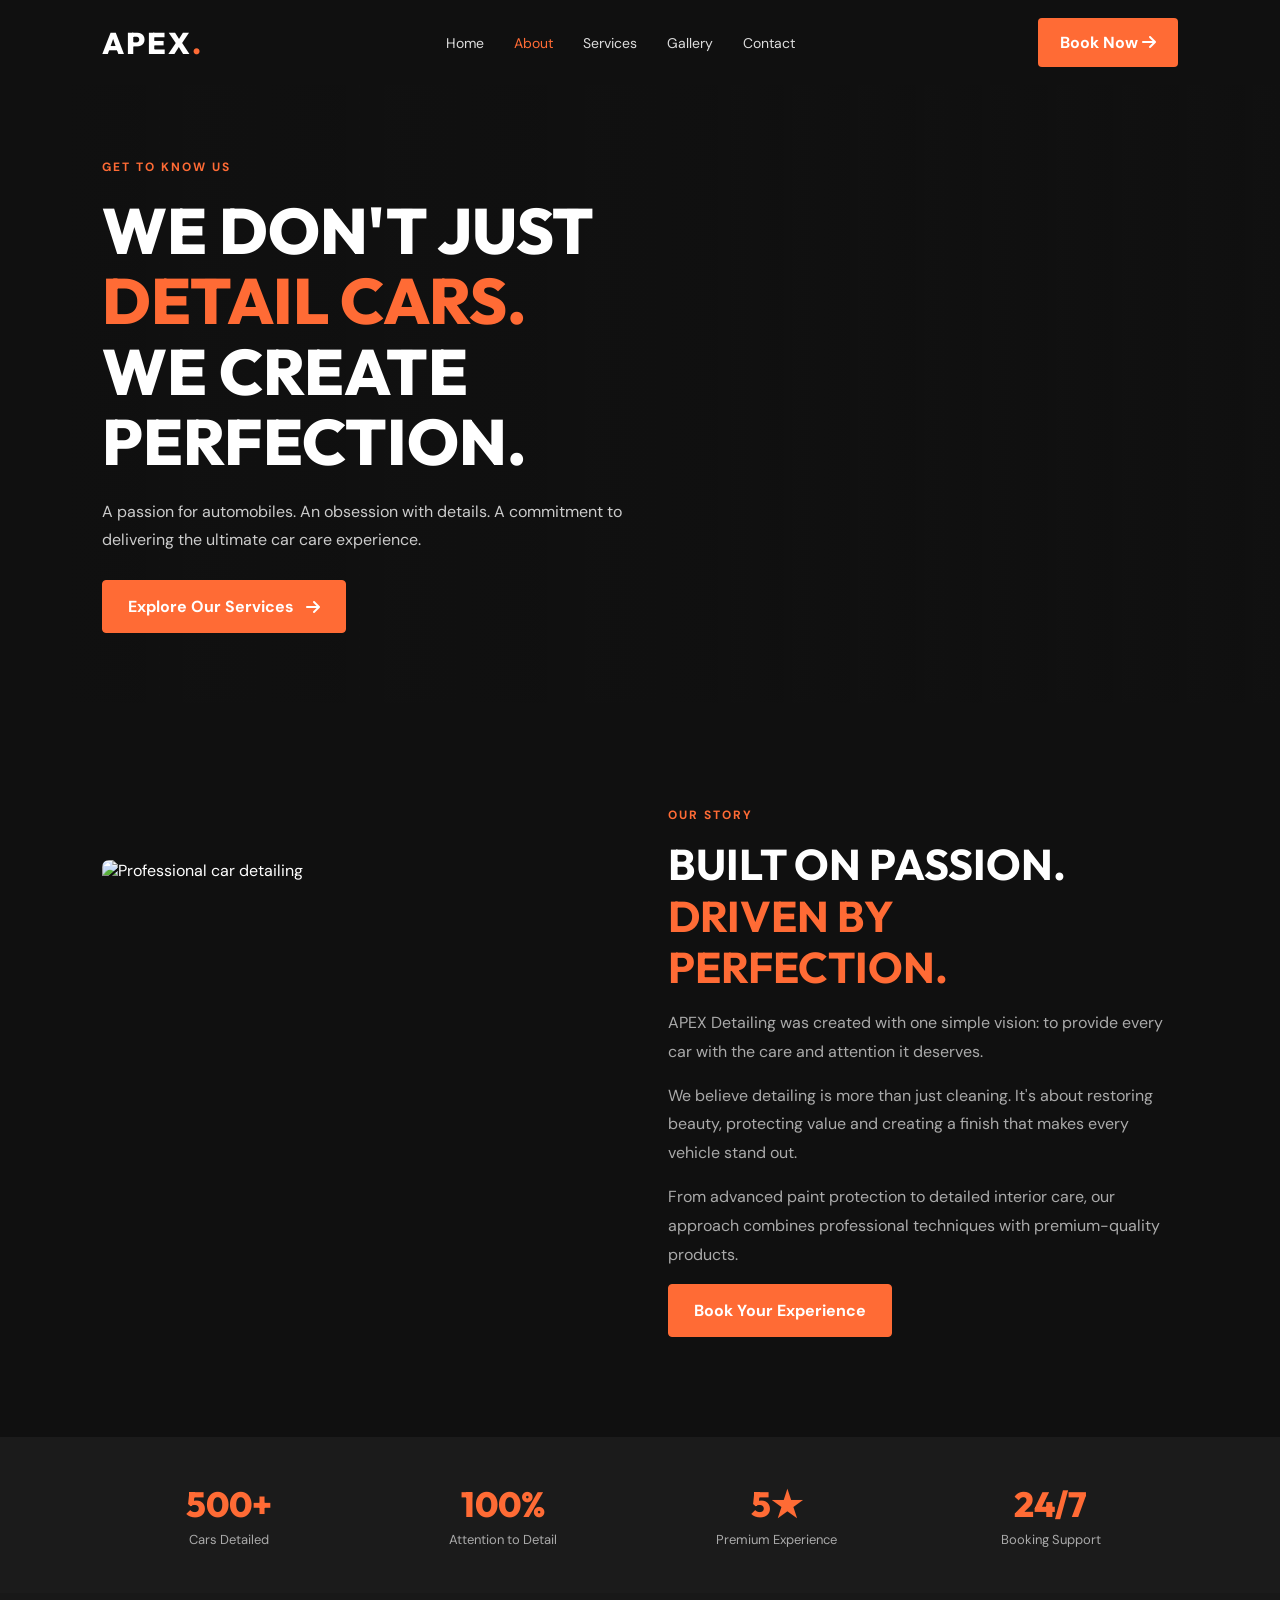
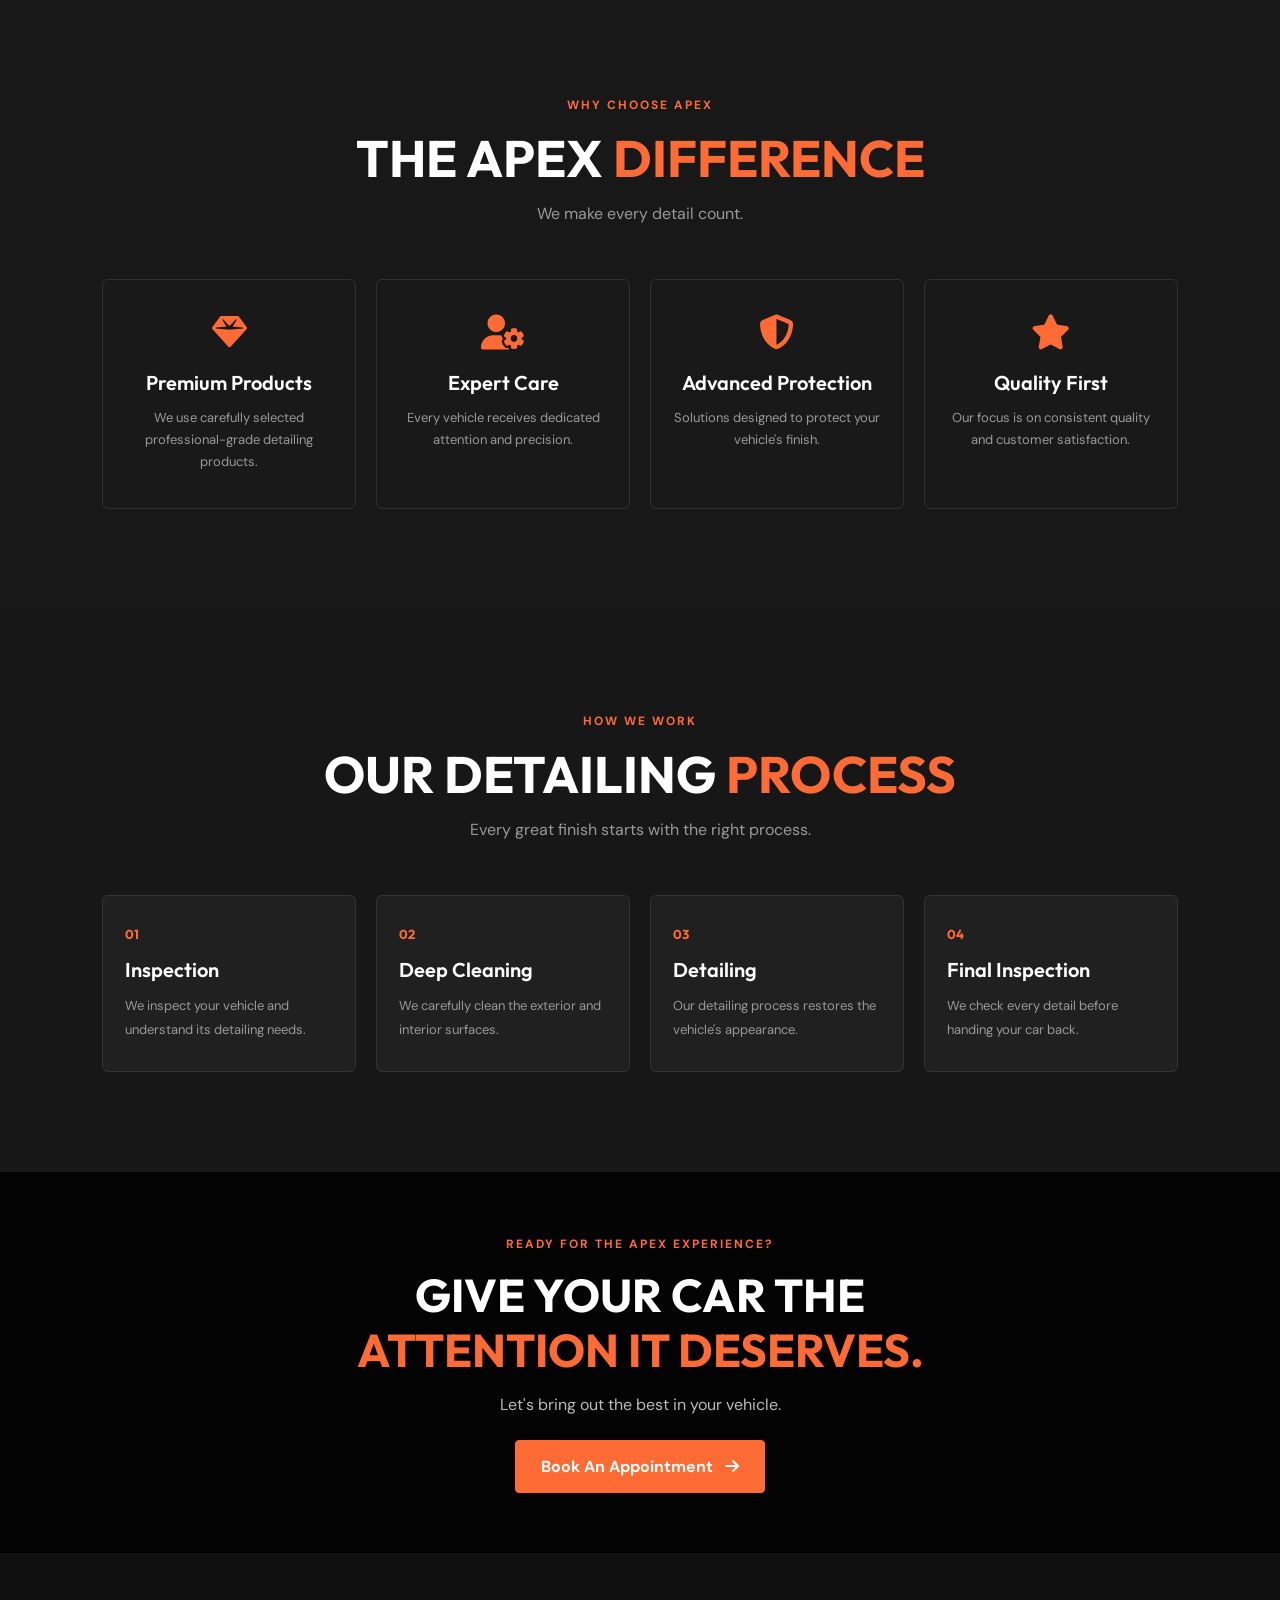
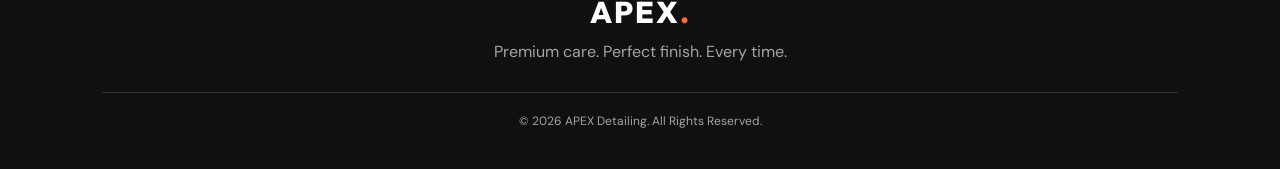
==== about.html @ 1a7682ca "initial website" ====
<!DOCTYPE html>
<html lang="en">
<head>
    <meta charset="UTF-8">
    <meta name="viewport" content="width=device-width, initial-scale=1.0">

    <title>About Us | APEX Detailing</title>

    <link rel="stylesheet" href="style.css">

    <link href="https://fonts.googleapis.com/css2?family=DM+Sans:wght@400;500;600;700&family=Outfit:wght@400;500;600;700;800&display=swap" rel="stylesheet">

    <link rel="stylesheet" href="https://cdnjs.cloudflare.com/ajax/libs/font-awesome/6.5.0/css/all.min.css">
</head>

<body>

<!-- SAME NAVBAR AS INDEX -->
<header class="navbar">

    <a href="index.html" class="logo">APEX<span>.</span></a>

    <nav id="navLinks">
        <a href="index.html">Home</a>
        <a href="about.html" class="active">About</a>
        <a href="index.html#services">Services</a>
        <a href="index.html#gallery">Gallery</a>
        <a href="index.html#contact">Contact</a>
    </nav>

    <a href="index.html#booking" class="nav-btn">
        Book Now <i class="fa-solid fa-arrow-right"></i>
    </a>

    <button class="menu-btn" id="menuBtn" aria-label="Toggle navigation">
        <i class="fa-solid fa-bars"></i>
    </button>

</header>


<!-- ABOUT HERO -->
<section class="about-hero">

    <div class="about-hero-content">
        <span class="tag">GET TO KNOW US</span>

        <h1>WE DON'T JUST<br>
            <span>DETAIL CARS.</span><br>
            WE CREATE PERFECTION.
        </h1>

        <p>
            A passion for automobiles. An obsession with details.
            A commitment to delivering the ultimate car care experience.
        </p>

        <a href="index.html#services" class="primary-btn">
            Explore Our Services
            <i class="fa-solid fa-arrow-right"></i>
        </a>
    </div>

</section>


<!-- OUR STORY -->
<section class="story-section section">

    <div class="story-image">
        <img src="https://images.unsplash.com/photo-1601362840469-51e4d8d58785?w=1000" alt="Professional car detailing">
    </div>

    <div class="story-content">

        <span class="tag">OUR STORY</span>

        <h2>BUILT ON PASSION.<br>
            <span>DRIVEN BY PERFECTION.</span>
        </h2>

        <p>
            APEX Detailing was created with one simple vision:
            to provide every car with the care and attention it deserves.
        </p>

        <p>
            We believe detailing is more than just cleaning.
            It's about restoring beauty, protecting value and
            creating a finish that makes every vehicle stand out.
        </p>

        <p>
            From advanced paint protection to detailed interior care,
            our approach combines professional techniques with
            premium-quality products.
        </p>

        <a href="index.html#booking" class="primary-btn">
            Book Your Experience
        </a>

    </div>

</section>


<!-- STATS -->
<section class="about-stats">

    <div class="stat-item">
        <h2>500+</h2>
        <p>Cars Detailed</p>
    </div>

    <div class="stat-item">
        <h2>100%</h2>
        <p>Attention to Detail</p>
    </div>

    <div class="stat-item">
        <h2>5★</h2>
        <p>Premium Experience</p>
    </div>

    <div class="stat-item">
        <h2>24/7</h2>
        <p>Booking Support</p>
    </div>

</section>


<!-- WHY CHOOSE US -->
<section class="why-apex section">

    <div class="section-title">
        <span class="tag">WHY CHOOSE APEX</span>
        <h2>THE APEX <span>DIFFERENCE</span></h2>
        <p>We make every detail count.</p>
    </div>

    <div class="why-grid">

        <div class="why-card">
            <i class="fa-solid fa-gem"></i>
            <h3>Premium Products</h3>
            <p>We use carefully selected professional-grade detailing products.</p>
        </div>

        <div class="why-card">
            <i class="fa-solid fa-user-gear"></i>
            <h3>Expert Care</h3>
            <p>Every vehicle receives dedicated attention and precision.</p>
        </div>

        <div class="why-card">
            <i class="fa-solid fa-shield-halved"></i>
            <h3>Advanced Protection</h3>
            <p>Solutions designed to protect your vehicle's finish.</p>
        </div>

        <div class="why-card">
            <i class="fa-solid fa-star"></i>
            <h3>Quality First</h3>
            <p>Our focus is on consistent quality and customer satisfaction.</p>
        </div>

    </div>

</section>


<!-- OUR PROCESS -->
<section class="process-section section">

    <div class="section-title">
        <span class="tag">HOW WE WORK</span>
        <h2>OUR DETAILING <span>PROCESS</span></h2>
        <p>Every great finish starts with the right process.</p>
    </div>

    <div class="process-grid">

        <div class="process-card">
            <span>01</span>
            <h3>Inspection</h3>
            <p>We inspect your vehicle and understand its detailing needs.</p>
        </div>

        <div class="process-card">
            <span>02</span>
            <h3>Deep Cleaning</h3>
            <p>We carefully clean the exterior and interior surfaces.</p>
        </div>

        <div class="process-card">
            <span>03</span>
            <h3>Detailing</h3>
            <p>Our detailing process restores the vehicle's appearance.</p>
        </div>

        <div class="process-card">
            <span>04</span>
            <h3>Final Inspection</h3>
            <p>We check every detail before handing your car back.</p>
        </div>

    </div>

</section>


<!-- CTA -->
<section class="about-cta">

    <span class="tag">READY FOR THE APEX EXPERIENCE?</span>

    <h2>GIVE YOUR CAR THE<br>
        <span>ATTENTION IT DESERVES.</span>
    </h2>

    <p>Let's bring out the best in your vehicle.</p>

    <a href="index.html#booking" class="primary-btn">
        Book An Appointment
        <i class="fa-solid fa-arrow-right"></i>
    </a>

</section>


<!-- FOOTER -->
<footer id="contact">

    <a href="index.html" class="logo">APEX<span>.</span></a>

    <p>Premium care. Perfect finish. Every time.</p>

    <p class="copyright">
        © 2026 APEX Detailing. All Rights Reserved.
    </p>

</footer>


<!-- MOBILE NAVBAR SCRIPT -->
<script>
const menuBtn = document.getElementById("menuBtn");
const navLinks = document.getElementById("navLinks");

menuBtn.addEventListener("click", () => {
    navLinks.classList.toggle("active");
});

document.querySelectorAll("#navLinks a").forEach(link => {
    link.addEventListener("click", () => {
        navLinks.classList.remove("active");
    });
});
</script>

</body>
</html>
---- style.css ----
* {
    margin: 0;
    padding: 0;
    box-sizing: border-box;
}

html {
    scroll-behavior: smooth;
}

body {
    background: #101010;
    color: white;
    font-family: 'DM Sans', sans-serif;
}

:root {
    --orange: #ff6b35;
    --dark: #101010;
    --gray: #a5a5a5;
}

a {
    text-decoration: none;
    color: inherit;
}

.navbar {
    height: 85px;
    padding: 0 8%;
    display: flex;
    justify-content: space-between;
    align-items: center;
    background: #101010;
    position: sticky;
    top: 0;
    z-index: 100;
}

.logo {
    font: 800 30px 'Outfit';
    letter-spacing: 2px;
}

.logo span, .section-title h2 span,
.about-content h2 span {
    color: var(--orange);
}

.navbar nav {
    display: flex;
    gap: 30px;
}

.navbar nav a {
    font-size: 14px;
    color: #ddd;
}

.navbar nav a:hover {
    color: var(--orange);
}

.nav-btn, .primary-btn {
    background: var(--orange);
    padding: 14px 22px;
    border-radius: 4px;
    color: white;
    font-weight: 700;
    border: none;
    cursor: pointer;
    display: inline-block;
}

.menu-btn {
    display: none;
    background: none;
    color: white;
    border: none;
    font-size: 24px;
}

.hero {
    min-height: 660px;
    display: flex;
    align-items: center;
    padding: 70px 8%;
    background:
    linear-gradient(90deg, #101010 5%, rgba(16,16,16,.85) 45%, rgba(16,16,16,.15)),
    url("https://images.unsplash.com/photo-1503376780353-7e6692767b70?w=1800");
    background-size: cover;
    background-position: center;
}

.hero-content {
    max-width: 650px;
}

.tag {
    color: var(--orange);
    font-size: 12px;
    font-weight: 800;
    letter-spacing: 3px;
}

.hero h1 {
    font: 800 clamp(45px, 6vw, 78px)/1.05 'Outfit';
    margin: 22px 0;
}

.hero h1 span {
    color: var(--orange);
}

.hero p, .about-content p {
    color: #bbb;
    line-height: 1.8;
    max-width: 520px;
}

.hero-buttons {
    display: flex;
    gap: 15px;
    margin-top: 30px;
    flex-wrap: wrap;
}

.secondary-btn {
    padding: 14px 22px;
    border: 1px solid white;
    border-radius: 4px;
    font-weight: 700;
}

.hero-stats {
    display: flex;
    gap: 45px;
    margin-top: 55px;
}

.hero-stats strong, .hero-stats small {
    display: block;
}

.hero-stats strong {
    font: 700 27px 'Outfit';
}

.hero-stats small {
    color: var(--gray);
    font-size: 12px;
}

.section {
    padding: 85px 8%;
}

.about {
    display: grid;
    grid-template-columns: 1fr 1fr;
    align-items: center;
    gap: 55px;
}

.about-image {
    min-height: 400px;
    background: url("https://images.unsplash.com/photo-1601362840469-51e4d8d58785?w=1000") center/cover;
    border-radius: 8px;
}

.about-content h2, .section-title h2 {
    font: 700 clamp(30px, 4vw, 46px)/1.2 'Outfit';
    margin: 15px 0;
}

.about-content p {
    margin-bottom: 25px;
}

.services {
    background: #181818;
}

.section-title {
    text-align: center;
    margin-bottom: 40px;
}

.section-title p {
    color: var(--gray);
}

.service-grid {
    display: grid;
    grid-template-columns: repeat(4, 1fr);
    gap: 20px;
}

.service-card {
    background: #222;
    padding: 30px 22px;
    border: 1px solid #333;
    border-radius: 6px;
    transition: .3s;
}

.service-card:hover {
    transform: translateY(-8px);
    border-color: var(--orange);
}

.service-card i {
    font-size: 32px;
    color: var(--orange);
    margin-bottom: 20px;
}

.service-card h3 {
    font: 600 21px 'Outfit';
    margin-bottom: 12px;
}

.service-card p {
    font-size: 13px;
    color: var(--gray);
    line-height: 1.7;
    margin-bottom: 20px;
}

.service-card a {
    color: var(--orange);
    font-size: 13px;
    font-weight: 700;
}

.gallery-grid {
    display: grid;
    grid-template-columns: repeat(3, 1fr);
    gap: 15px;
}

.gallery-grid img {
    width: 100%;
    height: 260px;
    object-fit: cover;
    border-radius: 6px;
    transition: .3s;
}

.gallery-grid img:hover {
    transform: scale(1.02);
}

.booking {
    background: #181818;
}

.booking form {
    max-width: 700px;
    margin: auto;
    display: grid;
    grid-template-columns: 1fr 1fr;
    gap: 15px;
}

.booking input, .booking select {
    width: 100%;
    padding: 15px;
    background: #252525;
    border: 1px solid #444;
    color: white;
    border-radius: 4px;
    outline: none;
}

.booking button {
    grid-column: 1 / -1;
}

footer {
    padding: 40px 8%;
    text-align: center;
}

footer p {
    color: var(--gray);
    margin-top: 10px;
}

.copyright {
    border-top: 1px solid #333;
    padding-top: 20px;
    margin-top: 30px;
    font-size: 12px;
}

@media(max-width: 900px) {
    .service-grid {
        grid-template-columns: repeat(2, 1fr);
    }

    .navbar nav {
        gap: 15px;
    }
}

@media(max-width: 650px) {
    .navbar {
        height: 70px;
        padding: 0 5%;
    }

    .menu-btn {
        display: block;
    }

    .navbar nav {
        display: none;
        position: absolute;
        top: 70px;
        left: 0;
        width: 100%;
        background: #181818;
        flex-direction: column;
        padding: 25px;
    }

    .navbar nav.active {
        display: flex;
    }

    .nav-btn {
        display: none;
    }

    .hero {
        min-height: 600px;
        padding: 45px 6%;
        background-position: 60% center;
    }

    .hero-stats {
        gap: 20px;
    }

    .section {
        padding: 50px 6%;
    }

    .about {
        grid-template-columns: 1fr;
        gap: 25px;
    }

    .about-image {
        min-height: 280px;
    }

    .service-grid, .gallery-grid {
        grid-template-columns: 1fr;
    }

    .gallery-grid img {
        height: 220px;
    }

    .booking form {
        grid-template-columns: 1fr;
    }
}

/* ==============================
   ABOUT PAGE - APEX DETAILING
============================== */

.navbar nav a.active {
    color: #ff6b35;
}

/* About Hero */

.about-hero {
    min-height: 480px;
    padding: 70px 8%;
    display: flex;
    align-items: center;
    background:
        linear-gradient(90deg, #101010 5%, rgba(16,16,16,.8) 55%, rgba(16,16,16,.25)),
        url("https://images.unsplash.com/photo-1492144534655-ae79c964c9d7?w=1600");
    background-size: cover;
    background-position: center;
}

.about-hero-content {
    max-width: 700px;
}

.about-hero h1 {
    font: 800 clamp(38px, 5vw, 65px)/1.1 'Outfit';
    margin: 20px 0;
}

.about-hero h1 span,
.story-content h2 span,
.about-cta h2 span {
    color: #ff6b35;
}

.about-hero p {
    color: #ccc;
    line-height: 1.8;
    max-width: 550px;
    margin-bottom: 25px;
}

/* Story */

.story-section {
    display: grid;
    grid-template-columns: 1fr 1fr;
    gap: 55px;
    align-items: center;
}

.story-image img {
    width: 100%;
    height: 420px;
    object-fit: cover;
    border-radius: 7px;
}

.story-content h2 {
    font: 700 clamp(30px, 4vw, 43px)/1.2 'Outfit';
    margin: 15px 0;
}

.story-content p {
    color: #aaa;
    line-height: 1.8;
    margin-bottom: 15px;
}

/* Stats */

.about-stats {
    padding: 45px 8%;
    display: grid;
    grid-template-columns: repeat(4, 1fr);
    gap: 20px;
    background: #1b1b1b;
    text-align: center;
}

.stat-item h2 {
    color: #ff6b35;
    font: 800 35px 'Outfit';
}

.stat-item p {
    color: #aaa;
    font-size: 13px;
    margin-top: 5px;
}

/* Why Choose Us */

.why-apex {
    background: #181818;
}

.why-grid {
    display: grid;
    grid-template-columns: repeat(4, 1fr);
    gap: 18px;
}

.why-card {
    background: #222;
    padding: 25px 20px;
    border: 1px solid #333;
    border-radius: 6px;
    transition: .3s;
}

.why-card:hover {
    transform: translateY(-6px);
    border-color: #ff6b35;
}

.why-card i {
    color: #ff6b35;
    font-size: 30px;
    margin-bottom: 18px;
}

.why-card h3 {
    font: 600 20px 'Outfit';
    margin-bottom: 10px;
}

.why-card p {
    color: #aaa;
    font-size: 13px;
    line-height: 1.7;
}

/* Process */

.process-grid {
    display: grid;
    grid-template-columns: repeat(4, 1fr);
    gap: 18px;
}

.process-card {
    background: #1c1c1c;
    padding: 25px 20px;
    border-radius: 6px;
    border: 1px solid #333;
}

.process-card span {
    display: block;
    color: #ff6b35;
    font: 800 32px 'Outfit';
    margin-bottom: 15px;
}

.process-card h3 {
    font: 600 20px 'Outfit';
    margin-bottom: 10px;
}

.process-card p {
    color: #aaa;
    font-size: 13px;
    line-height: 1.7;
}

/* CTA */

.about-cta {
    text-align: center;
    padding: 60px 20px;
    background:
        linear-gradient(rgba(0,0,0,.82), rgba(0,0,0,.82)),
        url("https://images.unsplash.com/photo-1503376780353-7e6692767b70?w=1400") center/cover;
}

.about-cta h2 {
    font: 700 clamp(30px, 4vw, 46px)/1.2 'Outfit';
    margin: 15px 0;
}

.about-cta p {
    color: #bbb;
    margin-bottom: 25px;
}

/* Responsive */

@media(max-width: 900px) {
    .why-grid,
    .process-grid {
        grid-template-columns: repeat(2, 1fr);
    }

    .story-section {
        gap: 30px;
    }
}

@media(max-width: 650px) {
    .about-hero {
        min-height: 400px;
        padding: 45px 6%;
    }

    .story-section {
        grid-template-columns: 1fr;
        gap: 25px;
    }

    .story-image img {
        height: 280px;
    }

    .about-stats {
        grid-template-columns: repeat(2, 1fr);
        padding: 30px 6%;
        gap: 25px;
    }

    .why-grid,
    .process-grid {
        grid-template-columns: 1fr;
    }

    .about-cta {
        padding: 45px 6%;
    }
}

/* ==============================
   APEX SERVICES PAGE
============================== */

.services-hero {
    min-height: 440px;
    padding: 65px 8%;
    display: flex;
    align-items: center;
    background:
        linear-gradient(90deg, #101010 5%, rgba(16,16,16,.78) 60%, rgba(16,16,16,.2)),
        url("https://images.unsplash.com/photo-1503376780353-7e6692767b70?w=1600") center/cover;
}

.services-hero-content {
    max-width: 700px;
}

.services-hero h1 {
    font: 800 clamp(38px, 5vw, 65px)/1.1 'Outfit';
    margin: 18px 0;
}

.services-hero h1 span,
.services-intro h2 span,
.services-cta h2 span,
.section-title h2 span {
    color: #ff6b35;
}

.services-hero p {
    color: #ccc;
    line-height: 1.8;
    margin-bottom: 25px;
    max-width: 550px;
}

.services-intro {
    padding-bottom: 20px;
}

.service-list-grid {
    display: grid;
    grid-template-columns: repeat(2, 1fr);
    gap: 22px;
}

.detail-service-card {
    background: #1b1b1b;
    border: 1px solid #333;
    border-radius: 7px;
    overflow: hidden;
    transition: .3s;
}

.detail-service-card:hover {
    transform: translateY(-5px);
    border-color: #ff6b35;
}

.detail-service-image {
    height: 230px;
    overflow: hidden;
}

.detail-service-image img {
    width: 100%;
    height: 100%;
    object-fit: cover;
    transition: .5s;
}

.detail-service-card:hover img {
    transform: scale(1.05);
}

.detail-service-info {
    padding: 23px;
}

.service-number {
    color: #ff6b35;
    font-size: 11px;
    font-weight: 800;
    letter-spacing: 2px;
}

.detail-service-info h3 {
    font: 700 24px 'Outfit';
    margin: 10px 0;
}

.detail-service-info p {
    color: #aaa;
    font-size: 13px;
    line-height: 1.7;
}

.detail-service-info ul {
    list-style: none;
    margin: 17px 0;
}

.detail-service-info li {
    color: #ccc;
    font-size: 13px;
    margin: 9px 0;
}

.detail-service-info li::before {
    content: "✓";
    color: #ff6b35;
    margin-right: 10px;
    font-weight: 800;
}

.service-book {
    display: inline-flex;
    gap: 10px;
    align-items: center;
    color: #ff6b35;
    font-size: 13px;
    font-weight: 700;
}

.service-benefits {
    background: #181818;
}

.benefit-grid {
    display: grid;
    grid-template-columns: repeat(4, 1fr);
    gap: 18px;
}

.benefit-card {
    padding: 25px 18px;
    background: #222;
    border: 1px solid #333;
    border-radius: 6px;
    text-align: center;
    transition: .3s;
}

.benefit-card:hover {
    border-color: #ff6b35;
    transform: translateY(-5px);
}

.benefit-card i {
    color: #ff6b35;
    font-size: 30px;
    margin-bottom: 15px;
}

.benefit-card h3 {
    font: 600 19px 'Outfit';
    margin-bottom: 10px;
}

.benefit-card p {
    color: #aaa;
    font-size: 13px;
    line-height: 1.6;
}

.services-cta {
    text-align: center;
    padding: 55px 20px;
    background: #202020;
}

.services-cta h2 {
    font: 700 clamp(28px, 4vw, 42px) 'Outfit';
    margin: 15px 0;
}

.services-cta p {
    color: #aaa;
    margin-bottom: 22px;
}

@media(max-width: 900px) {
    .benefit-grid {
        grid-template-columns: repeat(2, 1fr);
    }
}

@media(max-width: 650px) {
    .services-hero {
        min-height: 350px;
        padding: 40px 6%;
    }

    .service-list-grid {
        grid-template-columns: 1fr;
    }

    .detail-service-image {
        height: 200px;
    }

    .benefit-grid {
        grid-template-columns: 1fr;
    }

    .detail-service-info {
        padding: 18px;
    }

    .services-cta {
        padding: 40px 6%;
    }
}

/* ==============================
   APEX GALLERY PAGE
============================== */

.gallery-hero {
    min-height: 400px;
    padding: 65px 8%;
    display: flex;
    align-items: center;
    background:
        linear-gradient(90deg, #101010 5%, rgba(16,16,16,.75) 65%, rgba(16,16,16,.2)),
        url("https://images.unsplash.com/photo-1492144534655-ae79c964c9d7?w=1600") center/cover;
}

.gallery-hero h1 {
    font: 800 clamp(40px, 6vw, 70px)/1.1 'Outfit';
    margin: 18px 0;
}

.gallery-hero h1 span,
.gallery-cta h2 span,
.section-title h2 span {
    color: #ff6b35;
}

.gallery-hero p {
    max-width: 520px;
    color: #ccc;
    line-height: 1.8;
    margin-bottom: 25px;
}

/* Before After */

.before-after {
    background: #181818;
}

.comparison-container {
    position: relative;
    max-width: 900px;
    height: 450px;
    margin: auto;
    overflow: hidden;
    border-radius: 8px;
    user-select: none;
}

.comparison-after {
    width: 100%;
    height: 100%;
    object-fit: cover;
}

.comparison-before {
    position: absolute;
    inset: 0;
    width: 50%;
    overflow: hidden;
}

.comparison-before img {
    width: 900px;
    max-width: none;
    height: 100%;
    object-fit: cover;
}

.comparison-line {
    position: absolute;
    top: 0;
    bottom: 0;
    left: 50%;
    width: 3px;
    background: #ff6b35;
    transform: translateX(-50%);
    display: flex;
    align-items: center;
    justify-content: center;
    pointer-events: none;
}

.comparison-line span {
    width: 42px;
    height: 42px;
    border-radius: 50%;
    background: #ff6b35;
    color: white;
    display: grid;
    place-items: center;
}

.comparison-label {
    position: absolute;
    bottom: 18px;
    padding: 8px 15px;
    background: #101010;
    color: white;
    font-size: 12px;
    font-weight: 800;
    letter-spacing: 1px;
}

.before-label {
    left: 18px;
}

.after-label {
    right: 18px;
}

#comparisonSlider {
    position: absolute;
    inset: 0;
    width: 100%;
    height: 100%;
    opacity: 0;
    cursor: ew-resize;
}

.comparison-hint {
    text-align: center;
    color: #aaa;
    font-size: 13px;
    margin-top: 18px;
}

/* Filters */

.gallery-filters {
    display: flex;
    justify-content: center;
    flex-wrap: wrap;
    gap: 12px;
    margin-bottom: 30px;
}

.gallery-filter {
    background: #222;
    border: 1px solid #444;
    color: white;
    padding: 10px 22px;
    border-radius: 30px;
    cursor: pointer;
    font-weight: 600;
    transition: .3s;
}

.gallery-filter:hover,
.gallery-filter.active {
    background: #ff6b35;
    border-color: #ff6b35;
}

/* Portfolio */

.portfolio-grid {
    display: grid;
    grid-template-columns: repeat(3, 1fr);
    gap: 18px;
}

.portfolio-item {
    height: 270px;
    position: relative;
    overflow: hidden;
    border-radius: 7px;
    background: #222;
}

.portfolio-item img {
    width: 100%;
    height: 100%;
    object-fit: cover;
    transition: .5s;
}

.portfolio-item:hover img {
    transform: scale(1.1);
}

.portfolio-overlay {
    position: absolute;
    inset: 0;
    display: flex;
    flex-direction: column;
    justify-content: flex-end;
    padding: 22px;
    background: linear-gradient(transparent, rgba(0,0,0,.9));
}

.portfolio-overlay span {
    color: #ff6b35;
    font-size: 11px;
    font-weight: 800;
    letter-spacing: 1.5px;
}

.portfolio-overlay h3 {
    font: 600 23px 'Outfit';
    margin-top: 7px;
}

.portfolio-item.hide {
    display: none;
}

/* CTA */

.gallery-cta {
    text-align: center;
    padding: 60px 20px;
    background: #1b1b1b;
}

.gallery-cta h2 {
    font: 700 clamp(30px, 4vw, 45px)/1.2 'Outfit';
    margin: 15px 0;
}

.gallery-cta p {
    color: #aaa;
    margin-bottom: 22px;
}

/* Responsive */

@media(max-width: 850px) {
    .portfolio-grid {
        grid-template-columns: repeat(2, 1fr);
    }
}

@media(max-width: 600px) {
    .gallery-hero {
        min-height: 340px;
        padding: 40px 6%;
    }

    .comparison-container {
        height: 280px;
    }

    .comparison-before img {
        width: calc(100vw - 12%);
    }

    .portfolio-grid {
        grid-template-columns: 1fr;
    }

    .portfolio-item {
        height: 240px;
    }

    .gallery-cta {
        padding: 40px 6%;
    }
}

/* ==============================
   APEX CONTACT PAGE
============================== */

.contact-hero {
    min-height: 390px;
    padding: 65px 8%;
    display: flex;
    align-items: center;
    background:
        linear-gradient(90deg, #101010 5%, rgba(16,16,16,.8) 60%, rgba(16,16,16,.2)),
        url("https://images.unsplash.com/photo-1503376780353-7e6692767b70?w=1600") center/cover;
}

.contact-hero h1 {
    font: 800 clamp(40px, 5vw, 65px)/1.1 'Outfit';
    margin: 18px 0;
}

.contact-hero h1 span,
.contact-form-text h2 span,
.contact-cta h2 span,
.section-title h2 span {
    color: #ff6b35;
}

.contact-hero p {
    max-width: 540px;
    color: #ccc;
    line-height: 1.8;
    margin-bottom: 25px;
}

/* Contact Cards */

.contact-info-section {
    background: #181818;
}

.contact-info-grid {
    display: grid;
    grid-template-columns: repeat(4, 1fr);
    gap: 18px;
}

.contact-info-card {
    background: #222;
    padding: 25px 15px;
    text-align: center;
    border: 1px solid #333;
    border-radius: 7px;
    transition: .3s;
}

.contact-info-card:hover {
    border-color: #ff6b35;
    transform: translateY(-5px);
}

.contact-icon {
    width: 55px;
    height: 55px;
    margin: 0 auto 15px;
    background: #30251f;
    color: #ff6b35;
    border-radius: 50%;
    display: grid;
    place-items: center;
    font-size: 21px;
}

.contact-info-card h3 {
    font: 600 20px 'Outfit';
    margin-bottom: 8px;
}

.contact-info-card p {
    color: #aaa;
    font-size: 12px;
    margin-bottom: 10px;
}

.contact-info-card a,
.contact-info-card > span {
    color: #ff6b35;
    font-size: 13px;
    font-weight: 600;
}

.contact-info-card small {
    display: block;
    color: #aaa;
    margin-top: 5px;
}

/* Contact Form Layout */

.contact-form-section {
    background: #101010;
}

.contact-form-layout {
    display: grid;
    grid-template-columns: .85fr 1.15fr;
    gap: 55px;
    align-items: start;
}

.contact-form-text h2 {
    font: 700 clamp(32px, 4vw, 45px)/1.2 'Outfit';
    margin: 18px 0;
}

.contact-form-text > p {
    color: #aaa;
    line-height: 1.8;
}

.contact-points {
    margin-top: 25px;
}

.contact-points p {
    color: #ccc;
    font-size: 13px;
    margin: 13px 0;
}

.contact-points i {
    color: #ff6b35;
    margin-right: 10px;
}

.contact-social {
    display: flex;
    align-items: center;
    gap: 17px;
    margin-top: 35px;
}

.contact-social span {
    color: #ff6b35;
    font-size: 12px;
    font-weight: 800;
}

.contact-social a {
    font-size: 19px;
    transition: .3s;
}

.contact-social a:hover {
    color: #ff6b35;
}

/* Form */

.contact-form {
    background: #1c1c1c;
    border: 1px solid #333;
    border-radius: 8px;
    padding: 30px;
}

.contact-form h3 {
    font: 700 25px 'Outfit';
    margin-bottom: 25px;
}

.contact-input-row {
    display: grid;
    grid-template-columns: 1fr 1fr;
    gap: 15px;
}

.contact-field {
    display: flex;
    flex-direction: column;
    gap: 8px;
    margin-bottom: 17px;
}

.contact-field label {
    color: #ddd;
    font-size: 13px;
    font-weight: 600;
}

.contact-field input,
.contact-field select,
.contact-field textarea {
    width: 100%;
    padding: 13px;
    background: #292929;
    color: white;
    border: 1px solid #444;
    border-radius: 5px;
    outline: none;
    font: inherit;
    font-size: 13px;
}

.contact-field input:focus,
.contact-field select:focus,
.contact-field textarea:focus {
    border-color: #ff6b35;
}

.contact-field textarea {
    resize: vertical;
}

.contact-field select option {
    background: #222;
}

.contact-form button {
    width: 100%;
}

.form-note {
    display: block;
    color: #888;
    text-align: center;
    font-size: 11px;
    margin-top: 12px;
}

/* Map */

.map-placeholder {
    min-height: 250px;
    background: #202020;
    border: 1px solid #333;
    border-radius: 7px;
    display: flex;
    flex-direction: column;
    justify-content: center;
    align-items: center;
    text-align: center;
    gap: 12px;
}

.map-placeholder i {
    font-size: 40px;
    color: #ff6b35;
}

.map-placeholder p {
    color: #aaa;
    font-size: 13px;
}

/* CTA */

.contact-cta {
    padding: 55px 20px;
    text-align: center;
    background: #1b1b1b;
}

.contact-cta h2 {
    font: 700 clamp(30px, 4vw, 44px)/1.2 'Outfit';
    margin: 15px 0;
}

.contact-cta p {
    color: #aaa;
    margin-bottom: 22px;
}

/* Responsive */

@media(max-width: 900px) {
    .contact-info-grid {
        grid-template-columns: repeat(2, 1fr);
    }

    .contact-form-layout {
        gap: 30px;
    }
}

@media(max-width: 650px) {
    .contact-hero {
        min-height: 340px;
        padding: 40px 6%;
    }

    .contact-info-grid {
        grid-template-columns: 1fr;
    }

    .contact-form-layout {
        grid-template-columns: 1fr;
    }

    .contact-input-row {
        grid-template-columns: 1fr;
        gap: 0;
    }

    .contact-form {
        padding: 20px;
    }

    .contact-cta {
        padding: 40px 6%;
    }
}

/* ===== APEX HOMEPAGE ADDITIONS ===== */

html {
    scroll-behavior: smooth;
}

img {
    max-width: 100%;
    display: block;
}

section {
    scroll-margin-top: 90px;
}

.tag {
    color: #ff6b35;
    font-size: 12px;
    font-weight: 700;
    letter-spacing: 2px;
}

.section {
    padding: 100px 8%;
}

.section-title {
    text-align: center;
    margin-bottom: 55px;
}

.section-title h2,
.about-content h2,
.brand-intro h2,
.booking-content h2 {
    font-family: 'Outfit', sans-serif;
    font-size: clamp(32px, 4vw, 52px);
    line-height: 1.15;
    margin: 15px 0;
}

.section-title h2 span,
.about-content h2 span,
.brand-intro h2 span,
.booking-content h2 span,
.home-cta h2 span {
    color: #ff6b35;
}

.section-title p {
    color: #999;
    margin-top: 12px;
}

/* HERO */

.hero {
    min-height: 90vh;
    display: flex;
    align-items: center;
    position: relative;
    overflow: hidden;
    background:
        linear-gradient(90deg, rgba(0,0,0,.95), rgba(0,0,0,.45)),
        url('https://images.unsplash.com/photo-1503376780353-7e6692767b70?w=1800')
        center/cover no-repeat;
}

.hero-content {
    position: relative;
    z-index: 2;
    width: min(700px, 90%);
    padding: 100px 8%;
}

.hero h1 {
    font-family: 'Outfit', sans-serif;
    font-size: clamp(48px, 7vw, 90px);
    line-height: .98;
    margin: 25px 0;
}

.hero h1 span {
    color: #ff6b35;
}

.hero-content > p {
    max-width: 550px;
    color: #c4c4c4;
    line-height: 1.8;
}

.hero-buttons {
    display: flex;
    gap: 15px;
    flex-wrap: wrap;
    margin-top: 30px;
}

.hero-stats {
    display: flex;
    gap: 50px;
    margin-top: 65px;
    flex-wrap: wrap;
}

.hero-stats div {
    display: flex;
    flex-direction: column;
    gap: 5px;
}

.hero-stats strong {
    font-family: 'Outfit';
    font-size: 27px;
    color: #ff6b35;
}

.hero-stats small {
    color: #aaa;
}

.hero-scroll {
    position: absolute;
    right: 8%;
    bottom: 40px;
    display: flex;
    align-items: center;
    gap: 12px;
    color: #fff;
    font-size: 11px;
    letter-spacing: 2px;
}

.hero-scroll i {
    color: #ff6b35;
}

/* BRAND INTRO */

.brand-intro {
    display: flex;
    justify-content: space-between;
    align-items: center;
    gap: 50px;
    background: #171717;
}

.brand-intro-content {
    flex: 1;
}

.brand-intro > p {
    flex: 1;
    max-width: 470px;
    color: #aaa;
    line-height: 1.9;
}

/* ABOUT */

.about {
    display: grid;
    grid-template-columns: 1fr 1fr;
    align-items: center;
    gap: 65px;
}

.about-image {
    position: relative;
}

.about-image img {
    width: 100%;
    height: 520px;
    object-fit: cover;
    border-radius: 8px;
}

.experience-box {
    position: absolute;
    right: -20px;
    bottom: 25px;
    background: #ff6b35;
    padding: 20px 30px;
    display: flex;
    flex-direction: column;
    color: #fff;
}

.experience-box strong {
    font-size: 28px;
    font-family: 'Outfit';
}

.experience-box span {
    font-size: 10px;
    letter-spacing: 1px;
}

.about-content > p {
    color: #aaa;
    line-height: 1.8;
    margin: 15px 0;
}

.about-points {
    display: grid;
    gap: 15px;
    margin: 25px 0;
}

.about-points div {
    display: flex;
    gap: 12px;
    align-items: center;
    color: #ddd;
}

.about-points i {
    color: #ff6b35;
}

/* BUTTONS */

.primary-btn,
.secondary-btn {
    display: inline-flex;
    align-items: center;
    justify-content: center;
    gap: 12px;
    padding: 15px 25px;
    text-decoration: none;
    font-weight: 700;
    border: 1px solid #ff6b35;
    transition: .3s;
    cursor: pointer;
}

.primary-btn {
    background: #ff6b35;
    color: #fff;
}

.primary-btn:hover {
    background: transparent;
    color: #ff6b35;
}

.secondary-btn {
    background: transparent;
    color: #fff;
}

.secondary-btn:hover {
    background: #ff6b35;
    color: #fff;
}

/* SERVICES */

.services {
    background: #171717;
}

.service-grid {
    display: grid;
    grid-template-columns: repeat(3, 1fr);
    gap: 22px;
}

.service-card {
    position: relative;
    background: #202020;
    padding: 35px;
    border: 1px solid #303030;
    transition: .35s;
    overflow: hidden;
}

.service-card:hover {
    transform: translateY(-8px);
    border-color: #ff6b35;
}

.service-icon {
    font-size: 32px;
    color: #ff6b35;
    margin-bottom: 25px;
}

.service-number {
    position: absolute;
    top: 25px;
    right: 25px;
    font-size: 13px;
    color: #777;
}

.service-card h3 {
    font-family: 'Outfit';
    font-size: 23px;
    margin-bottom: 12px;
}

.service-card p {
    color: #aaa;
    font-size: 14px;
    line-height: 1.8;
    min-height: 75px;
}

.service-card a {
    display: inline-flex;
    gap: 10px;
    color: #ff6b35;
    text-decoration: none;
    margin-top: 20px;
    font-size: 13px;
    font-weight: 700;
}

/* WHY US */

.why-grid {
    display: grid;
    grid-template-columns: repeat(4, 1fr);
    gap: 20px;
}

.why-card {
    text-align: center;
    padding: 35px 20px;
    background: #191919;
    border: 1px solid #303030;
    transition: .3s;
}

.why-card:hover {
    border-color: #ff6b35;
    transform: translateY(-5px);
}

.why-card i {
    font-size: 35px;
    color: #ff6b35;
    margin-bottom: 20px;
}

.why-card h3 {
    font-family: 'Outfit';
    margin-bottom: 12px;
}

.why-card p {
    color: #999;
    line-height: 1.7;
    font-size: 13px;
}

/* COMPARISON */

.comparison {
    background: #171717;
}

.comparison-box {
    max-width: 1000px;
    margin: auto;
    overflow: hidden;
    border-radius: 8px;
    border: 1px solid #333;
}

.comparison-image img {
    width: 100%;
    height: 450px;
    object-fit: cover;
}

.comparison-caption {
    display: flex;
    justify-content: space-between;
    padding: 20px 25px;
    background: #202020;
    color: #ff6b35;
    font-size: 12px;
    font-weight: 700;
    letter-spacing: 2px;
}

/* GALLERY */

.gallery-grid {
    display: grid;
    grid-template-columns: repeat(3, 1fr);
    gap: 15px;
}

.gallery-item {
    position: relative;
    height: 280px;
    overflow: hidden;
    border-radius: 5px;
}

.gallery-item img {
    width: 100%;
    height: 100%;
    object-fit: cover;
    transition: .5s;
}

.gallery-item:hover img {
    transform: scale(1.1);
}

.gallery-overlay {
    position: absolute;
    inset: 0;
    background: linear-gradient(transparent, rgba(0,0,0,.85));
    display: flex;
    align-items: flex-end;
    padding: 25px;
    opacity: 0;
    transition: .3s;
}

.gallery-item:hover .gallery-overlay {
    opacity: 1;
}

.gallery-overlay span {
    color: #fff;
    font-size: 12px;
    letter-spacing: 2px;
}

/* PROCESS */

.process-section {
    background: #171717;
}

.process-grid {
    display: grid;
    grid-template-columns: repeat(4, 1fr);
    gap: 20px;
}

.process-card {
    position: relative;
    background: #202020;
    padding: 30px 22px;
    border: 1px solid #333;
}

.process-card > span {
    color: #ff6b35;
    font-size: 13px;
    font-weight: 700;
}

.process-card i {
    display: block;
    color: #ff6b35;
    font-size: 30px;
    margin: 25px 0;
}

.process-card h3 {
    font-family: 'Outfit';
    margin-bottom: 12px;
}

.process-card p {
    color: #999;
    font-size: 13px;
    line-height: 1.8;
}

/* TESTIMONIALS */

.testimonial-grid {
    display: grid;
    grid-template-columns: repeat(3, 1fr);
    gap: 20px;
}

.testimonial-card {
    background: #1d1d1d;
    padding: 30px;
    border: 1px solid #303030;
}

.stars {
    color: #ff6b35;
    letter-spacing: 4px;
    margin-bottom: 20px;
}

.testimonial-card p {
    color: #bbb;
    line-height: 1.8;
    margin-bottom: 25px;
}

.testimonial-card h4 {
    font-family: 'Outfit';
}

.testimonial-card small {
    display: block;
    color: #888;
    margin-top: 5px;
}

/* BOOKING */

.booking {
    display: grid;
    grid-template-columns: 1fr 1fr;
    gap: 60px;
    align-items: center;
    background: #171717;
}

.booking-content > p {
    color: #aaa;
    line-height: 1.9;
    margin: 20px 0;
}

.booking-contact {
    display: flex;
    gap: 12px;
    color: #ff6b35;
    align-items: center;
    font-size: 13px;
}

.booking-form {
    background: #222;
    border: 1px solid #333;
    padding: 35px;
    display: flex;
    flex-direction: column;
    gap: 17px;
}

.booking-form h3 {
    font-family: 'Outfit';
    font-size: 25px;
    margin-bottom: 10px;
}

.form-row {
    display: grid;
    grid-template-columns: 1fr 1fr;
    gap: 15px;
}

.booking-form input,
.booking-form select,
.booking-form textarea {
    width: 100%;
    padding: 15px;
    background: #151515;
    border: 1px solid #383838;
    color: #fff;
    font-family: 'DM Sans';
    outline: none;
}

.booking-form input:focus,
.booking-form select:focus,
.booking-form textarea:focus {
    border-color: #ff6b35;
}

.booking-form textarea {
    resize: vertical;
}

.booking-form small {
    color: #999;
    font-size: 11px;
}

/* FAQ */

.faq-list {
    max-width: 850px;
    margin: auto;
}

.faq-item {
    background: #1d1d1d;
    border: 1px solid #333;
    margin-bottom: 12px;
    padding: 22px 25px;
}

.faq-item summary {
    cursor: pointer;
    font-weight: 600;
    list-style: none;
}

.faq-item summary::after {
    content: '+';
    float: right;
    color: #ff6b35;
    font-size: 20px;
}

.faq-item[open] summary::after {
    content: '−';
}

.faq-item p {
    color: #aaa;
    line-height: 1.8;
    margin-top: 18px;
}

/* CTA */

.home-cta {
    padding: 75px 8%;
    display: flex;
    justify-content: space-between;
    align-items: center;
    gap: 30px;
    background:
        linear-gradient(90deg, rgba(0,0,0,.95), rgba(0,0,0,.65)),
        url('https://images.unsplash.com/photo-1503376780353-7e6692767b70?w=1400')
        center/cover;
}

.home-cta h2 {
    font-family: 'Outfit';
    font-size: clamp(30px, 4vw, 48px);
    margin-top: 15px;
}

/* FOOTER */

.footer-main {
    display: grid;
    grid-template-columns: 1.5fr 1fr 1fr 1.2fr;
    gap: 40px;
    padding: 70px 8%;
}

.footer-about p {
    color: #999;
    line-height: 1.8;
    margin: 20px 0;
    max-width: 300px;
}

.footer-links {
    display: flex;
    flex-direction: column;
    gap: 14px;
}

.footer-links h3 {
    font-family: 'Outfit';
    margin-bottom: 10px;
}

.footer-links a,
.footer-links p {
    color: #999;
    text-decoration: none;
    font-size: 13px;
    line-height: 1.7;
}

.footer-links a:hover {
    color: #ff6b35;
}

.footer-links p i {
    color: #ff6b35;
    margin-right: 8px;
}

.social-links {
    display: flex;
    gap: 12px;
}

.social-links a {
    width: 40px;
    height: 40px;
    border: 1px solid #444;
    color: #fff;
    display: grid;
    place-items: center;
    text-decoration: none;
    transition: .3s;
}

.social-links a:hover {
    background: #ff6b35;
    border-color: #ff6b35;
}

.footer-bottom {
    padding: 22px 8%;
    border-top: 1px solid #303030;
    display: flex;
    justify-content: space-between;
    gap: 15px;
    flex-wrap: wrap;
    color: #888;
    font-size: 12px;
}

.footer-bottom span {
    color: #ff6b35;
}

/* RESPONSIVE */

@media (max-width: 1000px) {
    .service-grid {
        grid-template-columns: repeat(2, 1fr);
    }

    .why-grid,
    .process-grid {
        grid-template-columns: repeat(2, 1fr);
    }

    .footer-main {
        grid-template-columns: repeat(2, 1fr);
    }
}

@media (max-width: 768px) {
    .section {
        padding: 70px 6%;
    }

    .hero {
        min-height: 780px;
    }

    .hero-content {
        padding: 100px 6%;
    }

    .hero-stats {
        gap: 25px;
    }

    .brand-intro,
    .home-cta {
        flex-direction: column;
        align-items: flex-start;
    }

    .about,
    .booking {
        grid-template-columns: 1fr;
    }

    .about-image img {
        height: 350px;
    }

    .experience-box {
        right: 10px;
    }

    .gallery-grid {
        grid-template-columns: repeat(2, 1fr);
    }

    .testimonial-grid {
        grid-template-columns: 1fr;
    }

    .comparison-image img {
        height: 300px;
    }

    .hero-scroll {
        display: none;
    }

    .footer-main {
        padding: 55px 6%;
    }
}

@media (max-width: 500px) {
    .service-grid,
    .why-grid,
    .process-grid,
    .gallery-grid,
    .footer-main {
        grid-template-columns: 1fr;
    }

    .form-row {
        grid-template-columns: 1fr;
    }

    .booking-form {
        padding: 22px;
    }

    .hero-buttons {
        flex-direction: column;
        align-items: stretch;
    }

    .hero-stats {
        justify-content: space-between;
        gap: 10px;
    }

    .hero-stats strong {
        font-size: 22px;
    }

    .gallery-item {
        height: 250px;
    }

    .footer-bottom {
        flex-direction: column;
    }

    .comparison-caption {
        font-size: 10px;
        padding: 15px;
    }
}

/* MOVE COMPLETE HERO CONTENT UP */

@media (min-width: 769px) {

    .hero {
        position: relative;
        min-height: 700px;
        height: calc(100vh - 155px);
        background-position: center 42%;
    }

    /* Text, buttons and stats */
    .hero-content {
        transform: translateY(-65px);
    }

    /* Car image position */
    .hero {
        background-position: center 42%;
    }

    /* Scroll indicator */
    .hero-scroll {
        bottom: 20px;
    }
}

/* ===== APEX FINAL HERO DESIGN ===== */

@media (min-width: 769px) {

    .hero {
        height: 720px;
        min-height: 720px;
        display: flex;
        align-items: center;
        justify-content: flex-start;
        overflow: hidden;

        background-size: cover;
        background-position: center center;
    }

    .hero-content {
        width: 100%;
        max-width: 1100px;
        padding: 45px 8%;
        margin: 0;
        box-sizing: border-box;
        position: relative;
        z-index: 2;
        transform: none;
    }

    .hero h1 {
        width: max-content;
        max-width: 100%;
        font-size: clamp(58px, 5.2vw, 76px);
        line-height: 1.04;
        letter-spacing: -2px;
        margin: 22px 0;
    }

    .hero h1 span {
        display: inline;
        white-space: nowrap;
    }

    .hero-content > p {
        max-width: 560px;
        font-size: 17px;
        line-height: 1.8;
    }

    .hero-buttons {
        margin-top: 28px;
    }

    .hero-stats {
        margin-top: 38px;
    }

    .hero-scroll {
        bottom: 25px;
        right: 8%;
    }
}

/* MOBILE HERO */

@media (max-width: 768px) {

    .hero {
        min-height: 750px;
        height: auto;
        background-position: 60% center;
    }

    .hero-content {
        transform: none;
        padding: 90px 6% 65px;
    }

    .hero h1 {
        font-size: clamp(43px, 10vw, 62px);
        line-height: 1.02;
        letter-spacing: -1px;
    }

    .hero h1 span {
        white-space: normal;
    }
}

/* ===== BOOKING PAGE ===== */

.booking-hero {
    min-height: 370px;
    display: flex;
    align-items: center;
    padding: 60px 8%;
    background:
        linear-gradient(90deg, rgba(0,0,0,.95), rgba(0,0,0,.55)),
        url('https://images.unsplash.com/photo-1492144534655-ae79c964c9d7?w=1600')
        center/cover;
}

.booking-hero-content {
    max-width: 700px;
}

.booking-hero h1 {
    font-family: 'Outfit';
    font-size: clamp(45px, 6vw, 75px);
    line-height: 1.05;
    margin: 20px 0;
}

.booking-hero h1 span {
    color: #ff6b35;
}

.booking-hero p {
    color: #bbb;
    line-height: 1.8;
}

.booking-breadcrumb {
    display: flex;
    align-items: center;
    gap: 12px;
    margin-top: 25px;
    font-size: 13px;
}

.booking-breadcrumb a {
    color: #aaa;
    text-decoration: none;
}

.booking-breadcrumb i,
.booking-breadcrumb span {
    color: #ff6b35;
}

.booking-page-section {
    padding: 100px 8%;
    background: #101010;
}

.booking-page-container {
    display: grid;
    grid-template-columns: .85fr 1.15fr;
    gap: 65px;
    align-items: start;
    max-width: 1400px;
    margin: auto;
}

.booking-info {
    position: sticky;
    top: 40px;
}

.booking-info h2 {
    font-family: 'Outfit';
    font-size: clamp(32px, 4vw, 48px);
    line-height: 1.15;
    margin: 20px 0;
}

.booking-info h2 span {
    color: #ff6b35;
}

.booking-info > p {
    color: #999;
    line-height: 1.9;
}

.booking-info-list {
    display: grid;
    gap: 30px;
    margin-top: 45px;
}

.booking-info-item {
    display: flex;
    gap: 20px;
    align-items: flex-start;
}

.booking-info-item > i {
    font-size: 25px;
    color: #ff6b35;
    margin-top: 5px;
}

.booking-info-item h3 {
    font-family: 'Outfit';
    margin-bottom: 7px;
}

.booking-info-item p {
    color: #999;
    font-size: 13px;
}

.booking-help {
    display: flex;
    gap: 20px;
    padding: 25px;
    margin-top: 45px;
    background: #1d1d1d;
    border: 1px solid #333;
}

.booking-help > i {
    font-size: 30px;
    color: #ff6b35;
}

.booking-help small {
    color: #ff6b35;
    letter-spacing: 1px;
}

.booking-help h3 {
    margin: 7px 0;
    font-family: 'Outfit';
}

.booking-help p {
    font-size: 12px;
    color: #999;
}

.booking-form-wrapper {
    padding: 40px;
    background: #1b1b1b;
    border: 1px solid #333;
}

.booking-form-heading {
    margin-bottom: 35px;
}

.booking-form-heading h2 {
    font-family: 'Outfit';
    font-size: 32px;
    margin: 12px 0;
}

.booking-form-heading p {
    color: #999;
    font-size: 14px;
}

.form-section-title {
    display: flex;
    gap: 13px;
    align-items: center;
    font-family: 'Outfit';
    font-size: 18px;
    margin: 35px 0 22px;
}

.form-section-title span {
    color: #ff6b35;
}

.booking-input-grid {
    display: grid;
    grid-template-columns: 1fr 1fr;
    gap: 20px;
}

.booking-field {
    display: flex;
    flex-direction: column;
    gap: 9px;
}

.booking-field.full-width {
    grid-column: 1 / -1;
}

.booking-field label {
    font-size: 13px;
    font-weight: 600;
    color: #ddd;
}

.booking-field input,
.booking-field select,
.booking-field textarea {
    width: 100%;
    box-sizing: border-box;
    padding: 15px;
    background: #111;
    color: #fff;
    border: 1px solid #383838;
    outline: none;
    font-family: 'DM Sans';
    border-radius: 3px;
}

.booking-field input:focus,
.booking-field select:focus,
.booking-field textarea:focus {
    border-color: #ff6b35;
}

.booking-field select option {
    background: #111;
}

.booking-field textarea {
    resize: vertical;
}

.booking-terms {
    display: flex;
    gap: 12px;
    align-items: flex-start;
    margin: 30px 0;
}

.booking-terms input {
    accent-color: #ff6b35;
    margin-top: 4px;
}

.booking-terms label {
    color: #aaa;
    font-size: 12px;
    line-height: 1.6;
}

.booking-submit-btn {
    width: 100%;
    padding: 17px;
    border: 1px solid #ff6b35;
    background: #ff6b35;
    color: white;
    font-size: 15px;
    font-weight: 700;
    cursor: pointer;
    display: flex;
    justify-content: center;
    align-items: center;
    gap: 15px;
    transition: .3s;
}

.booking-submit-btn:hover {
    background: transparent;
    color: #ff6b35;
}

.booking-note {
    color: #888;
    font-size: 11px;
    text-align: center;
    margin-top: 20px;
}

.booking-note i {
    color: #ff6b35;
    margin-right: 5px;
}

@media(max-width: 900px) {
    .booking-page-container {
        grid-template-columns: 1fr;
    }

    .booking-info {
        position: static;
    }
}

@media(max-width: 600px) {
    .booking-hero {
        min-height: 320px;
        padding: 50px 6%;
    }

    .booking-page-section {
        padding: 60px 5%;
    }

    .booking-form-wrapper {
        padding: 22px 16px;
    }

    .booking-input-grid {
        grid-template-columns: 1fr;
    }

    .booking-field.full-width {
        grid-column: auto;
    }
}
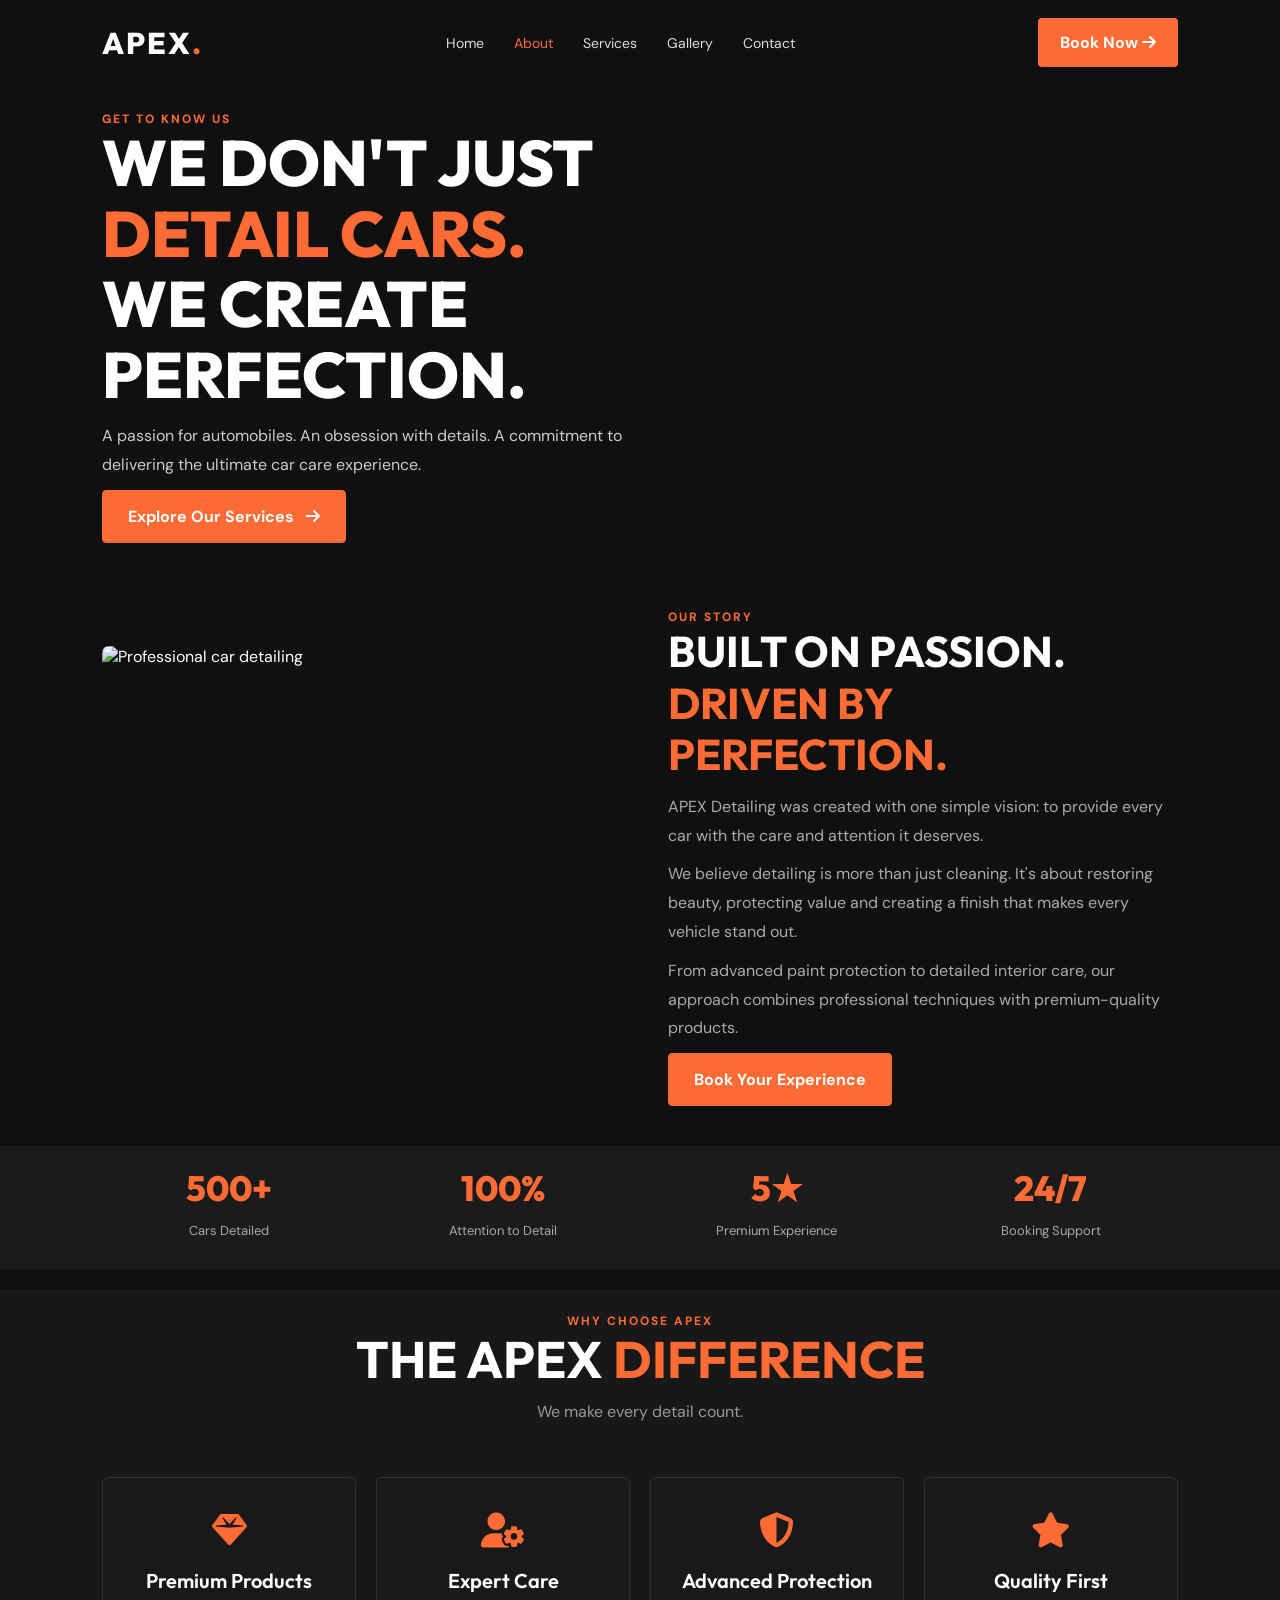
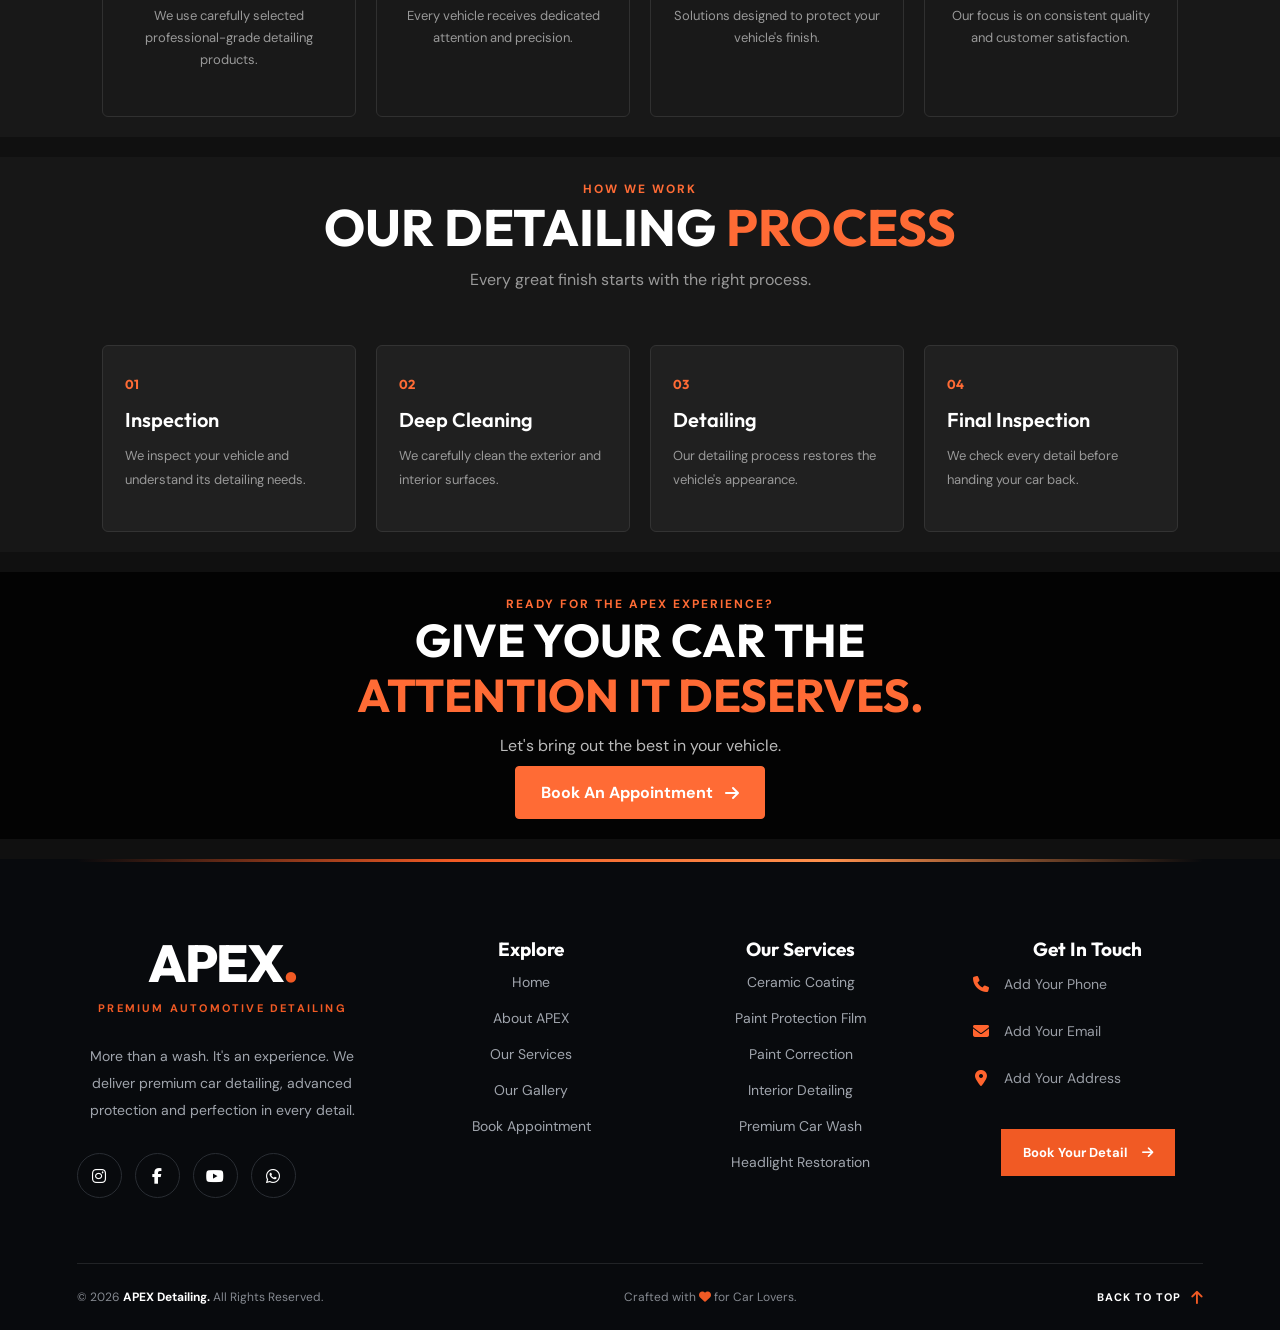
==== commit 76756da9: "update website" ====
--- a/about.html
+++ b/about.html
@@ -232,18 +232,127 @@
 
 
 <!-- FOOTER -->
-<footer id="contact">
-
-    <a href="index.html" class="logo">APEX<span>.</span></a>
-
-    <p>Premium care. Perfect finish. Every time.</p>
-
-    <p class="copyright">
-        © 2026 APEX Detailing. All Rights Reserved.
-    </p>
+<footer class="apex-footer" id="contact">
+
+    <div class="footer-top-line"></div>
+
+    <div class="footer-container">
+
+        <!-- BRAND -->
+        <div class="footer-brand">
+
+            <a href="#home" class="footer-logo">
+                APEX<span>.</span>
+            </a>
+
+            <span class="footer-tagline">
+                PREMIUM AUTOMOTIVE DETAILING
+            </span>
+
+            <p>
+                More than a wash. It's an experience.
+                We deliver premium car detailing, advanced
+                protection and perfection in every detail.
+            </p>
+
+            <div class="footer-socials">
+                <a href="#" aria-label="Instagram">
+                    <i class="fa-brands fa-instagram"></i>
+                </a>
+                <a href="#" aria-label="Facebook">
+                    <i class="fa-brands fa-facebook-f"></i>
+                </a>
+                <a href="#" aria-label="YouTube">
+                    <i class="fa-brands fa-youtube"></i>
+                </a>
+                <a href="#" aria-label="WhatsApp">
+                    <i class="fa-brands fa-whatsapp"></i>
+                </a>
+            </div>
+
+        </div>
+
+
+        <!-- QUICK LINKS -->
+        <div class="footer-column">
+
+            <h3>Explore</h3>
+
+            <a href="#home">Home</a>
+            <a href="about.html">About APEX</a>
+            <a href="services.html">Our Services</a>
+            <a href="gallery.html">Our Gallery</a>
+            <a href="booking.html">Book Appointment</a>
+
+        </div>
+
+
+        <!-- SERVICES -->
+        <div class="footer-column">
+
+            <h3>Our Services</h3>
+
+            <a href="services.html">Ceramic Coating</a>
+            <a href="services.html">Paint Protection Film</a>
+            <a href="services.html">Paint Correction</a>
+            <a href="services.html">Interior Detailing</a>
+            <a href="services.html">Premium Car Wash</a>
+            <a href="services.html">Headlight Restoration</a>
+
+        </div>
+
+
+        <!-- CONTACT -->
+        <div class="footer-column footer-contact">
+
+            <h3>Get In Touch</h3>
+
+            <p>
+                <i class="fa-solid fa-phone"></i>
+                <span>Add Your Phone</span>
+            </p>
+
+            <p>
+                <i class="fa-solid fa-envelope"></i>
+                <span>Add Your Email</span>
+            </p>
+
+            <p>
+                <i class="fa-solid fa-location-dot"></i>
+                <span>Add Your Address</span>
+            </p>
+
+            <a href="booking.html" class="footer-book-btn">
+                Book Your Detail
+                <i class="fa-solid fa-arrow-right"></i>
+            </a>
+
+        </div>
+
+    </div>
+
+
+    <!-- FOOTER BOTTOM -->
+    <div class="footer-bottom">
+
+        <p>
+            © 2026 <span>APEX Detailing.</span>
+            All Rights Reserved.
+        </p>
+
+        <p>
+            Crafted with <i class="fa-solid fa-heart"></i>
+            for Car Lovers.
+        </p>
+
+        <a href="#home" class="back-to-top">
+            BACK TO TOP
+            <i class="fa-solid fa-arrow-up"></i>
+        </a>
+
+    </div>
 
 </footer>
-
 
 <!-- MOBILE NAVBAR SCRIPT -->
 <script>
--- a/style.css
+++ b/style.css
@@ -2657,3 +2657,524 @@
         grid-column: auto;
     }
 }
+/* Reduce spacing between all sections */
+section {
+  margin-top: 0 !important;
+  margin-bottom: 20px !important;
+  padding-top: 20px !important;
+  padding-bottom: 20px !important;
+}
+
+/* Reduce common container spacing */
+.container,
+.section-container {
+  margin-top: 0 !important;
+  margin-bottom: 0 !important;
+}
+
+/* Reduce heading spacing */
+section h1,
+section h2,
+section h3 {
+  margin-top: 0 !important;
+  margin-bottom: 12px !important;
+}
+
+/* Reduce paragraph spacing */
+section p {
+  margin-bottom: 10px !important;
+}
+
+/* Reduce row and column gaps */
+.row {
+  row-gap: 15px !important;
+}
+
+/* Mobile spacing */
+@media (max-width: 768px) {
+  section {
+    padding-top: 12px !important;
+    padding-bottom: 12px !important;
+    margin-bottom: 8px !important;
+  }
+}
+/* ==============================
+   APEX PREMIUM FOOTER
+============================== */
+
+.apex-footer {
+    background: #090b0e;
+    color: #fff;
+    padding: 0 7% 0;
+    position: relative;
+    overflow: hidden;
+}
+
+.footer-top-line {
+    height: 3px;
+    width: 100%;
+    background: linear-gradient(
+        90deg,
+        transparent,
+        #f15a24,
+        #ff914d,
+        transparent
+    );
+}
+
+.footer-container {
+    max-width: 1400px;
+    margin: auto;
+    padding: 85px 0 70px;
+    display: grid;
+    grid-template-columns: 1.5fr 1fr 1.2fr 1.3fr;
+    gap: 55px;
+}
+
+/* BRAND */
+
+.footer-logo {
+    display: inline-block;
+    color: #fff;
+    text-decoration: none;
+    font-family: 'Outfit', sans-serif;
+    font-size: 43px;
+    font-weight: 800;
+    letter-spacing: -2px;
+}
+
+.footer-logo span {
+    color: #f15a24;
+}
+
+.footer-tagline {
+    display: block;
+    color: #f15a24;
+    font-size: 10px;
+    font-weight: 700;
+    letter-spacing: 2px;
+    margin-top: 4px;
+}
+
+.footer-brand p {
+    color: #999da5;
+    font-size: 14px;
+    line-height: 1.9;
+    margin: 24px 0;
+    max-width: 320px;
+}
+
+/* SOCIAL ICONS */
+
+.footer-socials {
+    display: flex;
+    gap: 12px;
+    margin-top: 28px;
+}
+
+.footer-socials a {
+    width: 42px;
+    height: 42px;
+    border: 1px solid #292d33;
+    border-radius: 50%;
+    display: flex;
+    align-items: center;
+    justify-content: center;
+    color: #fff;
+    text-decoration: none;
+    transition: .3s ease;
+}
+
+.footer-socials a:hover {
+    background: #f15a24;
+    border-color: #f15a24;
+    transform: translateY(-5px);
+}
+
+/* FOOTER COLUMNS */
+
+.footer-column h3 {
+    font-family: 'Outfit', sans-serif;
+    font-size: 19px;
+    font-weight: 700;
+    margin-bottom: 28px;
+    position: relative;
+    padding-bottom: 13px;
+}
+
+.footer-column h3::after {
+    content: "";
+    position: absolute;
+    bottom: 0;
+    left: 0;
+    width: 38px;
+    height: 2px;
+    background: #f15a24;
+}
+
+.footer-column > a:not(.footer-book-btn) {
+    display: block;
+    color: #999da5;
+    text-decoration: none;
+    font-size: 14px;
+    margin-bottom: 17px;
+    transition: .3s ease;
+}
+
+.footer-column > a:not(.footer-book-btn):hover {
+    color: #f15a24;
+    padding-left: 7px;
+}
+
+/* CONTACT */
+
+.footer-contact p {
+    display: flex;
+    align-items: flex-start;
+    gap: 14px;
+    color: #999da5;
+    font-size: 14px;
+    line-height: 1.7;
+    margin-bottom: 20px;
+}
+
+.footer-contact p i {
+    color: #f15a24;
+    font-size: 16px;
+    margin-top: 3px;
+    min-width: 17px;
+}
+
+.footer-book-btn {
+    display: inline-flex;
+    align-items: center;
+    gap: 15px;
+    padding: 14px 20px;
+    background: #f15a24;
+    color: #fff;
+    text-decoration: none;
+    font-size: 13px;
+    font-weight: 700;
+    margin-top: 12px;
+    transition: .3s ease;
+}
+
+.footer-book-btn:hover {
+    background: #fff;
+    color: #f15a24;
+    transform: translateY(-3px);
+}
+
+/* BOTTOM BAR */
+
+.footer-bottom {
+    max-width: 1400px;
+    margin: auto;
+    padding: 25px 0;
+    border-top: 1px solid #24272d;
+    display: flex;
+    justify-content: space-between;
+    align-items: center;
+    gap: 20px;
+    flex-wrap: wrap;
+}
+
+.footer-bottom p {
+    color: #858990;
+    font-size: 12px;
+    margin: 0;
+}
+
+.footer-bottom p span {
+    color: #fff;
+    font-weight: 700;
+}
+
+.footer-bottom p i {
+    color: #f15a24;
+}
+
+.back-to-top {
+    color: #fff;
+    text-decoration: none;
+    font-size: 11px;
+    font-weight: 700;
+    letter-spacing: 1px;
+    display: flex;
+    gap: 10px;
+    align-items: center;
+    transition: .3s;
+}
+
+.back-to-top i {
+    color: #f15a24;
+    font-size: 15px;
+}
+
+.back-to-top:hover {
+    color: #f15a24;
+}
+
+
+/* TABLET */
+
+@media (max-width: 1000px) {
+
+    .footer-container {
+        grid-template-columns: repeat(2, 1fr);
+        gap: 45px;
+        padding: 65px 0;
+    }
+
+}
+
+
+/* MOBILE */
+
+@media (max-width: 600px) {
+
+    .apex-footer {
+        padding: 0 6%;
+    }
+
+    .footer-container {
+        grid-template-columns: 1fr 1fr;
+        gap: 38px 22px;
+        padding: 50px 0;
+    }
+
+    .footer-brand {
+        grid-column: 1 / -1;
+    }
+
+    .footer-brand p {
+        max-width: 100%;
+    }
+
+    .footer-logo {
+        font-size: 36px;
+    }
+
+    .footer-column h3 {
+        font-size: 16px;
+        margin-bottom: 22px;
+    }
+
+    .footer-column > a:not(.footer-book-btn) {
+        font-size: 12px;
+        line-height: 1.6;
+        margin-bottom: 14px;
+    }
+
+    .footer-contact p {
+        font-size: 12px;
+        gap: 8px;
+    }
+
+    .footer-book-btn {
+        font-size: 11px;
+        padding: 12px 13px;
+        gap: 8px;
+    }
+
+    .footer-bottom {
+        flex-direction: column;
+        text-align: center;
+        padding: 22px 0;
+        gap: 15px;
+    }
+
+}
+
+/* ===== APEX FOOTER FINAL REFINEMENT ===== */
+
+.apex-footer {
+    background: #080a0d;
+    padding: 0 6% ;
+}
+
+.footer-container {
+    max-width: 1380px;
+    padding: 75px 0 65px;
+    grid-template-columns: 1.35fr 0.85fr 1.1fr 1fr;
+    gap: 45px;
+    align-items: start;
+}
+
+/* Brand */
+
+.footer-brand {
+    padding-right: 20px;
+}
+
+.footer-logo {
+    font-size: 52px;
+    line-height: 1;
+    letter-spacing: -2px;
+}
+
+.footer-tagline {
+    font-size: 11px;
+    letter-spacing: 2.2px;
+    margin-top: 12px;
+}
+
+.footer-brand p {
+    font-size: 14px;
+    line-height: 1.9;
+    color: #a0a5ad;
+    margin-top: 28px;
+}
+
+/* Headings */
+
+.footer-column h3 {
+    font-size: 19px;
+    margin-bottom: 30px;
+}
+
+.footer-column h3::after {
+    width: 45px;
+    height: 2px;
+}
+
+/* Links */
+
+.footer-column > a:not(.footer-book-btn) {
+    font-size: 14px;
+    color: #a0a5ad;
+    margin-bottom: 18px;
+}
+
+/* Social icons */
+
+.footer-socials {
+    gap: 13px;
+    margin-top: 30px;
+}
+
+.footer-socials a {
+    width: 45px;
+    height: 45px;
+    font-size: 16px;
+}
+
+/* Contact */
+
+.footer-contact p {
+    font-size: 14px;
+    margin-bottom: 23px;
+    line-height: 1.7;
+}
+
+.footer-contact p i {
+    color: #ff642e;
+}
+
+.footer-book-btn {
+    margin-top: 15px;
+    padding: 15px 22px;
+    font-size: 13px;
+}
+
+/* Bottom */
+
+.footer-bottom {
+    max-width: 1380px;
+    padding: 25px 0;
+    border-top: 1px solid rgba(255,255,255,0.10);
+}
+
+/* Tablet */
+
+@media(max-width: 1000px) {
+    .footer-container {
+        grid-template-columns: repeat(2, 1fr);
+        gap: 45px 35px;
+    }
+}
+
+/* Mobile */
+
+@media(max-width: 600px) {
+    .apex-footer {
+        padding: 0 6%;
+    }
+
+    .footer-container {
+        grid-template-columns: repeat(2, minmax(0, 1fr));
+        gap: 38px 20px;
+        padding: 50px 0;
+    }
+
+    .footer-brand {
+        grid-column: 1 / -1;
+        padding-right: 0;
+    }
+
+    .footer-logo {
+        font-size: 42px;
+    }
+
+    .footer-column h3 {
+        font-size: 16px;
+    }
+
+    .footer-column > a:not(.footer-book-btn) {
+        font-size: 12px;
+    }
+
+    .footer-contact p {
+        font-size: 12px;
+    }
+
+    .footer-bottom {
+        flex-direction: column;
+        text-align: center;
+    }
+}
+
+/* Footer heading underline alignment */
+
+.footer-column h3 {
+    position: relative;
+    padding-bottom: 16px;
+    margin-bottom: 28px;
+}
+
+.footer-column h3::after {
+    content: "";
+    position: absolute;
+    left: 0;
+    bottom: 0;
+    width: 45px;
+    height: 2px;
+    background: #ff642e;
+}
+
+/* Remove any previous decorative line */
+.footer-column h3::before {
+    display: none;
+}
+
+/* Footer heading lines */
+
+.footer-column h3 {
+    display: block !important;
+    position: relative;
+    margin-bottom: 12px !important;
+    padding-bottom: 0 !important;
+}
+
+.footer-column h3::after {
+    display: none !important;
+}
+
+.footer-heading-line {
+    display: block !important;
+    width: 45px;
+    height: 3px;
+    background: #ff642e;
+    margin-bottom: 30px;
+    border-radius: 2px;
+}
